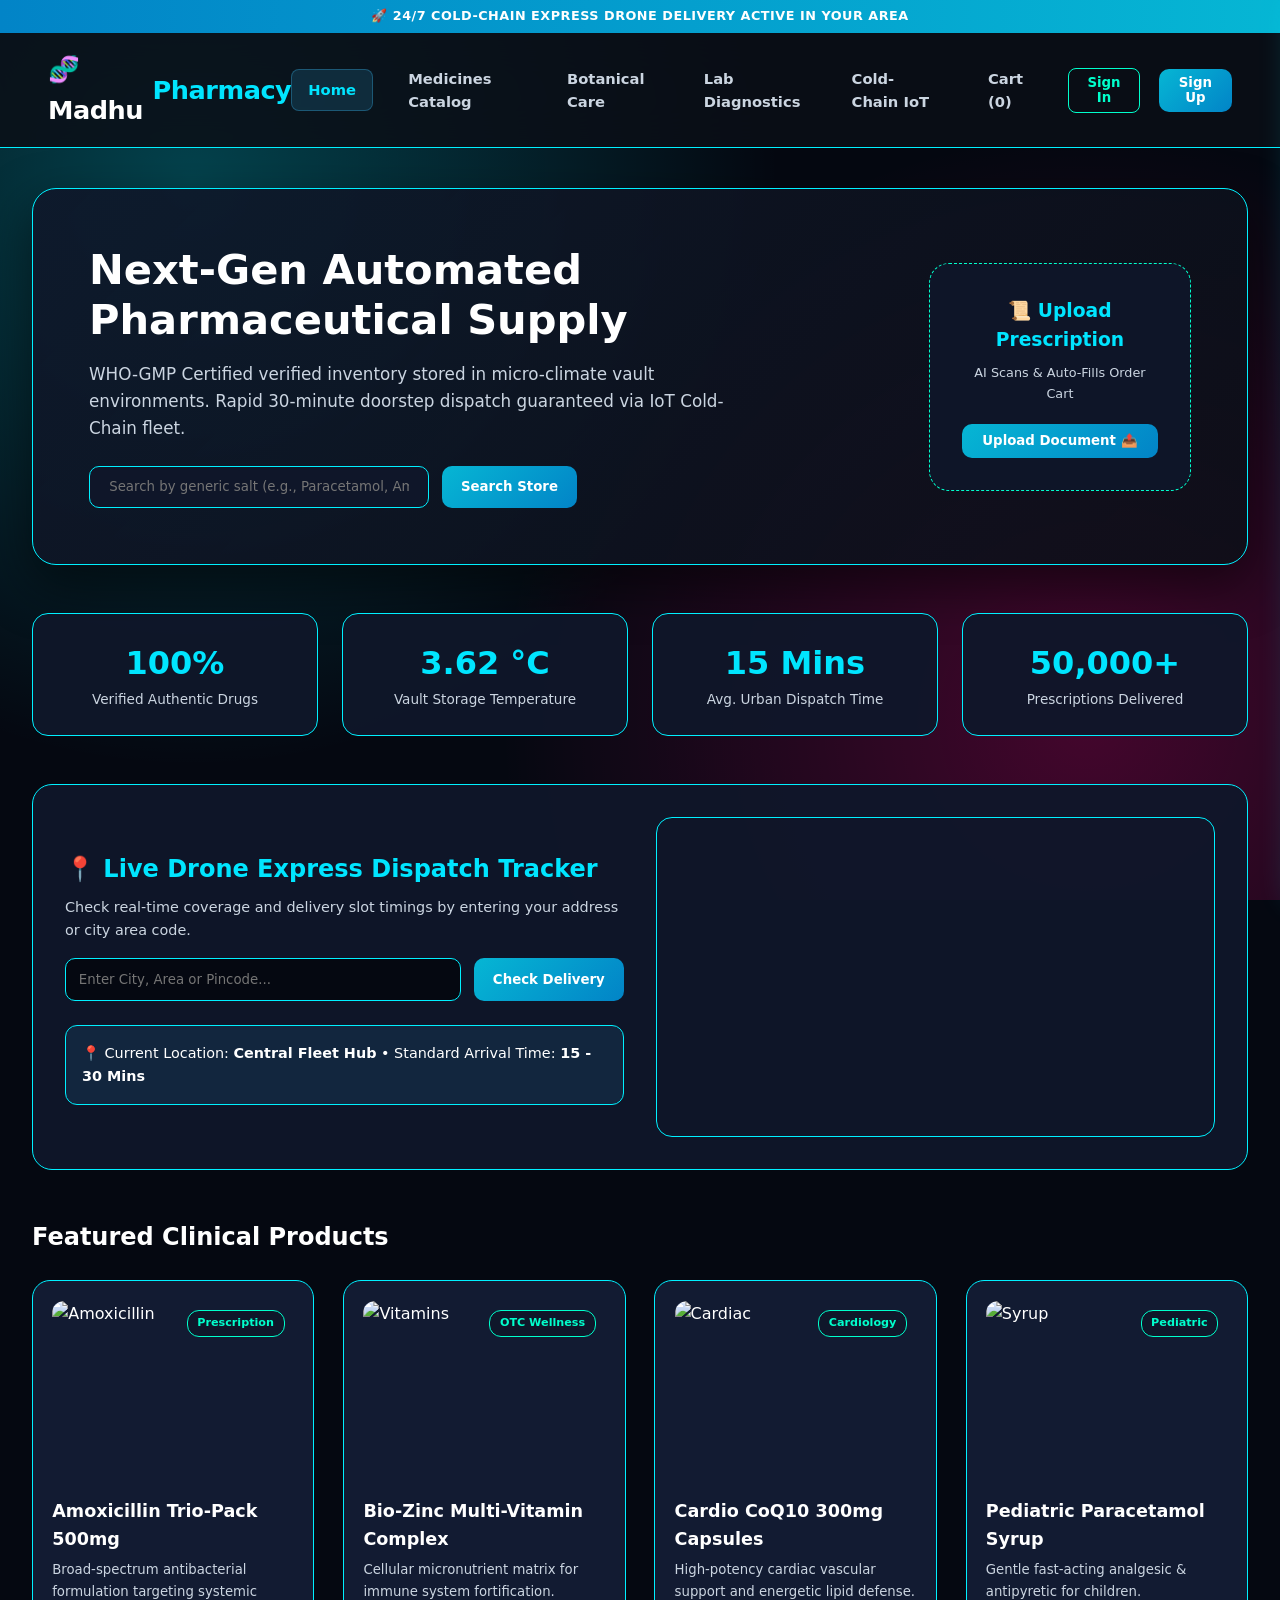
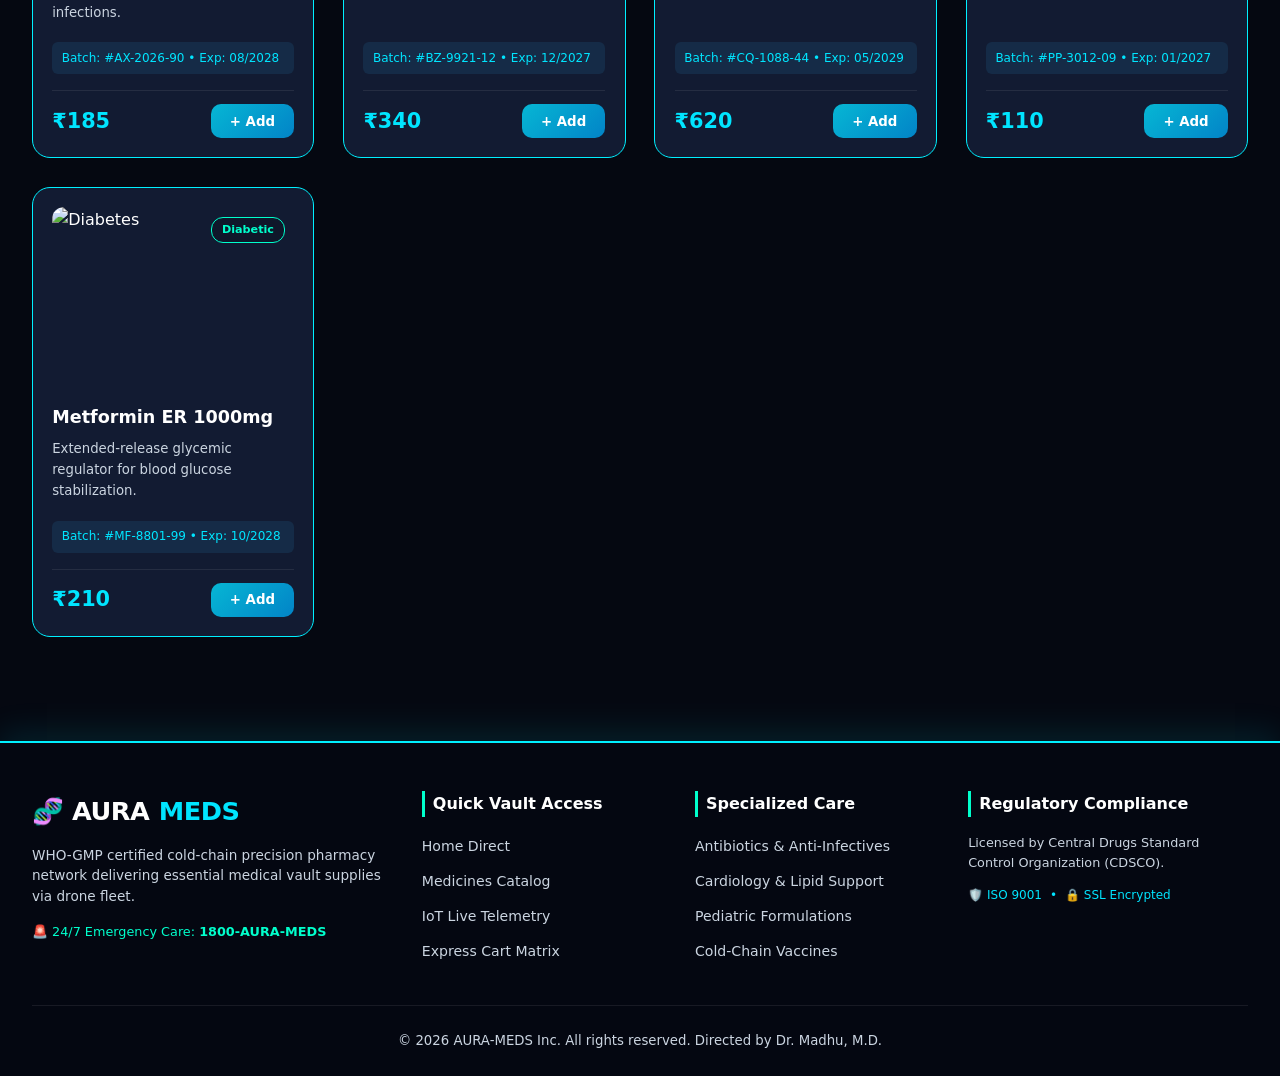
==== index.html @ c25a4d66 "Initial website upload" ====
<!DOCTYPE html>
<html lang="en">
<head>
  <meta charset="UTF-8">
  <title>AURA-MEDS | Precision Digital Pharmacy</title>
  <link rel="stylesheet" href="styles.css">
</head>
<!-- ==================== KOTHA AI PRESCRIPTION & DISPATCH MODULES ==================== -->
  
  <!-- AI Prescription Scan Popup Modal -->
  <div class="modal-overlay" id="rx-modal" style="display: none;">
    <div class="modal-content">
      <span class="close-modal" onclick="closePrescriptionModal()">&times;</span>
      <h3 style="color: var(--cyan-neon); text-align: center; margin-bottom: 1rem;">🤖 AI Optical Recognition</h3>
      <p style="font-size: 0.85rem; color: var(--text-muted); text-align: center;">Prescription Scanned Successfully. Detected Items:</p>
      <div class="doctor-profile">
    <img src="images/madhu-doctor.png" alt="Madhu Pharmacy Professional">
</div>
      <div style="background: rgba(0,240,255,0.05); border: 1px solid var(--panel-border); padding: 1rem; border-radius: 12px; margin: 1.2rem 0; font-size: 0.85rem;">
        <div>🔹 <b>Amoxicillin 500mg</b> (Dosage: 1 Capsule - 3x Daily)</div>
        <div style="margin-top: 0.5rem;">🔹 <b>Bio-Zinc Multi-Vitamin</b> (Dosage: 1 Tablet - 1x Daily)</div>
      </div>

      <button class="btn-buy" style="width: 100%;" onclick="autoAddScannedMeds()">Confirm & Push to Cart 🛒</button>
    </div>
  </div>
  <!-- Slide-Out Cart Drawer -->
<div class="cart-drawer-overlay" id="cart-drawer-overlay" onclick="toggleCartDrawer()"></div>

<div class="cart-drawer" id="cart-drawer">
  <div class="cart-drawer-header">
    <h3>🛒 Your Medical Cart</h3>
    <button class="cart-close-btn" onclick="toggleCartDrawer()">&times;</button>
  </div>

  <div class="cart-drawer-body" id="drawer-cart-items">
    <!-- Selected items list will render dynamically here -->
  </div>

  <div class="cart-drawer-footer">
    <div class="cart-total-row">
      <span>Subtotal:</span>
      <span id="drawer-subtotal">₹0.00</span>
    </div>
    <div class="cart-total-row final-price">
      <span>Total (incl. Taxes):</span>
      <span id="drawer-total">₹0.00</span>
    </div>
    <button class="btn-buy" style="width: 100%; margin-top: 1rem;" onclick="alert('Order Dispatched Successfully! 🚀')">Proceed to Checkout 💳</button>
  </div>
</div>

 
<body>

  <div class="top-bar">🚀 24/7 COLD-CHAIN EXPRESS DRONE DELIVERY ACTIVE IN YOUR AREA</div>

  <header>
    <div class="brand-logo">🧬 Madhu<span>Pharmacy</span></div>
    <nav>
      <a href="index.html" class="active">Home</a>
      <a href="medicines.html">Medicines Catalog</a>
      <a href="botanical.html">Botanical Care</a>
      <a href="diagnostics.html">Lab Diagnostics</a>
      <a href="telemetry.html">Cold-Chain IoT</a>
      <a href="cart.html">Cart (<span id="cart-count">0</span>)</a>
      <button class="btn-auth-outline" onclick="openAuthModal('login')">Sign In</button>
      <button class="btn-buy" style="padding: 0.4rem 1rem;" onclick="openAuthModal('signup')">Sign Up</button>
    </nav>
  </header>

  <div class="container">
    <div class="hero-banner">
      <div class="hero-text">
        <h1>Next-Gen Automated Pharmaceutical Supply</h1>
        <p>WHO-GMP Certified verified inventory stored in micro-climate vault environments. Rapid 30-minute doorstep dispatch guaranteed via IoT Cold-Chain fleet.</p>
        
        <div style="display: flex; gap: 0.8rem; margin-top: 1.5rem;">
          <input type="text" id="search-input" placeholder="Search by generic salt (e.g., Paracetamol, Amoxicillin)..." style="padding: 0.8rem 1.2rem; border-radius: 10px; border: 1px solid var(--panel-border); background: var(--bg-surface); color: white; width: 340px;">
          <button class="btn-buy" onclick="searchStore()">Search Store</button>
        </div>
      </div>

      <div style="background: var(--bg-surface); padding: 2rem; border-radius: 20px; border: 1px dashed var(--cyan-neon); text-align: center; width: 320px;">
        <h3 style="color: var(--blue-glow); margin-bottom: 0.5rem;">📜 Upload Prescription</h3>
        <p style="font-size: 0.8rem; color: var(--text-muted); margin-bottom: 1.2rem;">AI Scans & Auto-Fills Order Cart</p>
        <button class="btn-buy" style="width: 100%;" onclick="uploadPrescription()">Upload Document 📤</button>
      </div>
    </div>

    <!-- Live Telemetry Bar -->
    <div class="metrics-row">
      <div class="metric-card">
        <div class="metric-val">100%</div>
        <div class="metric-label">Verified Authentic Drugs</div>
      </div>
      <div class="metric-card">
        <div class="metric-val" id="live-temp">3.62 °C</div>
        <div class="metric-label">Vault Storage Temperature</div>
      </div>
      <div class="metric-card">
        <div class="metric-val">15 Mins</div>
        <div class="metric-label">Avg. Urban Dispatch Time</div>
      </div>
      <div class="metric-card">
        <div class="metric-val">50,000+</div>
        <div class="metric-label">Prescriptions Delivered</div>
      </div>
    </div>

    <!-- Live Drone Delivery Map & Location Finder Section -->
    <div class="delivery-section">
      <div>
        <h2 style="color: var(--blue-glow); margin-bottom: 0.5rem;">📍 Live Drone Express Dispatch Tracker</h2>
        <p style="color: var(--text-muted); font-size: 0.9rem;">Check real-time coverage and delivery slot timings by entering your address or city area code.</p>
        
        <div class="location-input-group">
          <input type="text" id="user-location" placeholder="Enter City, Area or Pincode...">
          <button class="btn-buy" onclick="updateDeliveryLocation()">Check Delivery</button>
        </div>

        <div id="dispatch-status" style="margin-top: 1.5rem; background: rgba(56, 189, 248, 0.1); border: 1px solid var(--panel-border); padding: 1rem; border-radius: 12px; font-size: 0.9rem;">
          📍 Current Location: <b>Central Fleet Hub</b> • Standard Arrival Time: <b>15 - 30 Mins</b>
        </div>
      </div>

      <div class="map-container">
        <!-- Live OpenStreetMap Embed Dynamic Route View -->
        <iframe src="https://www.openstreetmap.org/export/embed.html?bbox=78.43%2C17.36%2C78.49%2C17.45&layer=mapnik"></iframe>
      </div>
    </div>

    <h2>Featured Clinical Products</h2>
    <div class="grid-5">

      <div class="pharmacy-card">
        <span class="badge">Prescription</span>
        <img class="card-img" src="https://images.unsplash.com/photo-1584308666744-24d5c474f2ae?w=500&q=80" alt="Amoxicillin">
        <div class="card-title">Amoxicillin Trio-Pack 500mg</div>
        <div class="card-desc">Broad-spectrum antibacterial formulation targeting systemic infections.</div>
        <div class="card-spec">Batch: #AX-2026-90 • Exp: 08/2028</div>
        <div class="card-bottom">
          <span class="price">₹185</span>
          <button class="btn-buy" onclick="addToCart('Amoxicillin Trio-Pack', 185)">+ Add</button>
        </div>
      </div>

      <div class="pharmacy-card">
        <span class="badge">OTC Wellness</span>
        <img class="card-img" src="https://images.unsplash.com/photo-1550572017-edf79289050e?w=500&q=80" alt="Vitamins">
        <div class="card-title">Bio-Zinc Multi-Vitamin Complex</div>
        <div class="card-desc">Cellular micronutrient matrix for immune system fortification.</div>
        <div class="card-spec">Batch: #BZ-9921-12 • Exp: 12/2027</div>
        <div class="card-bottom">
          <span class="price">₹340</span>
          <button class="btn-buy" onclick="addToCart('Bio-Zinc Multi-Vitamin', 340)">+ Add</button>
        </div>
      </div>

      <div class="pharmacy-card">
        <span class="badge">Cardiology</span>
        <img class="card-img" src="https://images.unsplash.com/photo-1471864190281-a93a3070b6de?w=500&q=80" alt="Cardiac">
        <div class="card-title">Cardio CoQ10 300mg Capsules</div>
        <div class="card-desc">High-potency cardiac vascular support and energetic lipid defense.</div>
        <div class="card-spec">Batch: #CQ-1088-44 • Exp: 05/2029</div>
        <div class="card-bottom">
          <span class="price">₹620</span>
          <button class="btn-buy" onclick="addToCart('Cardio CoQ10', 620)">+ Add</button>
        </div>
      </div>

      <div class="pharmacy-card">
        <span class="badge">Pediatric</span>
        <img class="card-img" src="https://images.unsplash.com/photo-1576602976047-174e57a47881?w=500&q=80" alt="Syrup">
        <div class="card-title">Pediatric Paracetamol Syrup</div>
        <div class="card-desc">Gentle fast-acting analgesic & antipyretic for children.</div>
        <div class="card-spec">Batch: #PP-3012-09 • Exp: 01/2027</div>
        <div class="card-bottom">
          <span class="price">₹110</span>
          <button class="btn-buy" onclick="addToCart('Pediatric Syrup', 110)">+ Add</button>
        </div>
      </div>

      <div class="pharmacy-card">
        <span class="badge">Diabetic</span>
        <img class="card-img" src="https://images.unsplash.com/photo-1587854692152-cbe660dbde88?w=500&q=80" alt="Diabetes">
        <div class="card-title">Metformin ER 1000mg</div>
        <div class="card-desc">Extended-release glycemic regulator for blood glucose stabilization.</div>
        <div class="card-spec">Batch: #MF-8801-99 • Exp: 10/2028</div>
        <div class="card-bottom">
          <span class="price">₹210</span>
          <button class="btn-buy" onclick="addToCart('Metformin ER', 210)">+ Add</button>
        </div>
      </div>

    </div>
  </div>

  <!-- Interactive Login / Sign-Up Modal -->
  <div class="modal-overlay" id="auth-modal">
    <div class="modal-content">
      <span class="close-modal" onclick="closeAuthModal()">&times;</span>
      <h3 id="auth-title" style="color: var(--blue-glow); text-align: center;">Security Portal</h3>

      <!-- Login Form -->
      <form id="login-form" onsubmit="handleLogin(event)">
        <input type="email" placeholder="Registered Email ID" required>
        <input type="password" placeholder="Password" required>
        <button type="submit" class="btn-buy" style="margin-top: 0.5rem;">Access Portal 🔓</button>
      </form>

      <!-- Signup Form -->
      <form id="signup-form" style="display: none;" onsubmit="handleSignup(event)">
        <input type="text" placeholder="Full Name" required>
        <input type="email" placeholder="Email Address" required>
        <input type="tel" placeholder="Mobile Number (+91)" required>
        <input type="password" placeholder="Create Password" required>
        <button type="submit" class="btn-buy" style="margin-top: 0.5rem;">Create Account ✨</button>
      </form>
    </div>
  </div>

  
 <!-- Elaborated Rich Footer -->
  <footer>
    <div class="footer-content">
      <div class="footer-col">
        <div class="brand-logo" style="margin-bottom: 0.8rem;">🧬 AURA<span>MEDS</span></div>
        <p style="font-size: 0.85rem; color: var(--text-muted); line-height: 1.5;">
          WHO-GMP certified cold-chain precision pharmacy network delivering essential medical vault supplies via drone fleet.
        </p>
        <div style="margin-top: 1rem; font-size: 0.8rem; color: var(--cyan-neon);">
          🚨 24/7 Emergency Care: <b>1800-AURA-MEDS</b>
        </div>
      </div>

      <div class="footer-col">
        <h4>Quick Vault Access</h4>
        <ul>
          <li><a href="index.html">Home Direct</a></li>
          <li><a href="medicines.html">Medicines Catalog</a></li>
          <li><a href="telemetry.html">IoT Live Telemetry</a></li>
          <li><a href="cart.html">Express Cart Matrix</a></li>
        </ul>
      </div>

      <div class="footer-col">
        <h4>Specialized Care</h4>
        <ul>
          <li><a href="#">Antibiotics & Anti-Infectives</a></li>
          <li><a href="#">Cardiology & Lipid Support</a></li>
          <li><a href="#">Pediatric Formulations</a></li>
          <li><a href="#">Cold-Chain Vaccines</a></li>
        </ul>
      </div>

      <div class="footer-col">
        <h4>Regulatory Compliance</h4>
        <p style="font-size: 0.8rem; color: var(--text-muted); margin-bottom: 0.8rem;">
          Licensed by Central Drugs Standard Control Organization (CDSCO).
        </p>
        <div style="display: flex; gap: 0.5rem; font-size: 0.75rem; color: var(--blue-glow);">
          <span>🛡️ ISO 9001</span> • <span>🔒 SSL Encrypted</span>
        </div>
      </div>
    </div>

    <div class="footer-bottom">
      © 2026 AURA-MEDS Inc. All rights reserved. Directed by Dr. Madhu, M.D.
    </div>
  </footer>
  

  <script src="app.js"></script>
</body>
</html>
---- styles.css ----
/* Mee patha background dullness povalante ee lines ni styles.css bottom lo paste cheyandi */

body {
  background-color: #050811 !important;
  background-image: 
    radial-gradient(circle at 15% 20%, rgba(0, 240, 255, 0.25) 0%, transparent 45%),
    radial-gradient(circle at 85% 80%, rgba(255, 0, 127, 0.25) 0%, transparent 45%),
    linear-gradient(to bottom, rgba(5, 8, 17, 0.7), rgba(5, 8, 17, 0.88)),
    url('https://images.unsplash.com/photo-1532187863486-abf9dbad1b69?q=80&w=2000&auto=format&fit=crop') !important;
  background-attachment: fixed !important;
}

/* Bright Neon Colors setup */
:root {
  --bg-primary: #050811 !important;
  --bg-surface: rgba(15, 23, 42, 0.95) !important;
  --panel-bg: rgba(20, 30, 55, 0.9) !important;
  --panel-border: #00F0FF !important;
  --blue-glow: #00E5FF !important;
  --cyan-neon: #00FFCC !important;
  --text-main: #FFFFFF !important;
  --text-muted: #CBD5E1 !important;
}

* {
  margin: 0;
  padding: 0;
  box-sizing: border-box;
  font-family: 'Segoe UI', system-ui, -apple-system, sans-serif;
}

body {
  background-color: var(--bg-primary);
  color: var(--text-main);
  background-image: 
    linear-gradient(to bottom, rgba(11, 15, 23, 0.88), rgba(11, 15, 23, 0.95)),
    url('https://images.unsplash.com/photo-1532187863486-abf9dbad1b69?q=80&w=2000&auto=format&fit=crop');
  background-size: cover;
  background-position: center;
  background-repeat: no-repeat;
  background-attachment: fixed;
  line-height: 1.6;
}

.top-bar {
  background: linear-gradient(90deg, #0284C7, #06B6D4);
  color: #fff;
  font-size: 0.8rem;
  font-weight: 700;
  text-align: center;
  padding: 0.4rem;
  letter-spacing: 0.5px;
}

header {
  background: rgba(11, 15, 23, 0.85);
  backdrop-filter: blur(20px);
  border-bottom: 1px solid var(--panel-border);
  padding: 1rem 3rem;
  display: flex;
  justify-content: space-between;
  align-items: center;
  position: sticky;
  top: 0;
  z-index: 1000;
}

.brand-logo {
  font-size: 1.6rem;
  font-weight: 900;
  letter-spacing: -0.5px;
  color: var(--text-main);
  display: flex;
  align-items: center;
  gap: 0.6rem;
}

.brand-logo span {
  color: var(--blue-glow);
}

nav {
  display: flex;
  align-items: center;
  gap: 1.2rem;
}

nav a {
  color: var(--text-muted);
  text-decoration: none;
  font-weight: 600;
  font-size: 0.92rem;
  padding: 0.5rem 1rem;
  border-radius: 8px;
  transition: all 0.3s ease;
}

nav a:hover, nav a.active {
  color: var(--blue-glow);
  background: rgba(56, 189, 248, 0.15);
  border: 1px solid rgba(56, 189, 248, 0.3);
}

.btn-auth-outline {
  background: transparent;
  border: 1px solid var(--cyan-neon);
  color: var(--cyan-neon);
  padding: 0.4rem 1rem;
  border-radius: 8px;
  font-weight: 700;
  cursor: pointer;
  transition: all 0.2s;
}

.btn-auth-outline:hover {
  background: var(--cyan-neon);
  color: #fff;
}

.container {
  max-width: 1400px;
  margin: 0 auto;
  padding: 2.5rem 2rem;
}

.hero-banner {
  background: 
    linear-gradient(135deg, rgba(15, 23, 42, 0.9) 0%, rgba(11, 15, 23, 0.85) 100%),
    url('https://images.unsplash.com/photo-1576091160399-112ba8d25d1d?q=80&w=1200&auto=format&fit=crop');
  background-size: cover;
  background-position: center;
  border: 1px solid var(--panel-border);
  border-radius: 24px;
  padding: 3.5rem;
  margin-bottom: 2.5rem;
  display: flex;
  justify-content: space-between;
  align-items: center;
  gap: 2rem;
  box-shadow: 0 20px 50px rgba(0, 0, 0, 0.5);
}

.hero-text h1 {
  font-size: 2.6rem;
  font-weight: 800;
  line-height: 1.2;
  margin-bottom: 1rem;
}

.hero-text p {
  color: #CBD5E1;
  max-width: 650px;
  font-size: 1.05rem;
  margin-bottom: 1.5rem;
}

.grid-5 {
  display: grid;
  grid-template-columns: repeat(auto-fill, minmax(250px, 1fr));
  gap: 1.8rem;
  margin-top: 1.5rem;
}

.pharmacy-card {
  background: var(--panel-bg);
  border: 1px solid var(--panel-border);
  border-radius: 18px;
  padding: 1.2rem;
  backdrop-filter: blur(16px);
  transition: all 0.3s ease;
  display: flex;
  flex-direction: column;
  position: relative;
  overflow: hidden;
}

.pharmacy-card:hover {
  transform: translateY(-8px);
  border-color: var(--blue-glow);
  box-shadow: 0 16px 35px rgba(6, 182, 212, 0.25);
}

.card-img {
  width: 100%;
  height: 180px;
  object-fit: cover;
  border-radius: 12px;
  margin-bottom: 1rem;
}

.badge {
  position: absolute;
  top: 1.8rem;
  right: 1.8rem;
  background: rgba(15, 23, 42, 0.9);
  border: 1px solid var(--cyan-neon);
  color: var(--cyan-neon);
  font-size: 0.7rem;
  font-weight: 800;
  padding: 0.2rem 0.6rem;
  border-radius: 12px;
}

.card-title {
  font-size: 1.1rem;
  font-weight: 700;
  margin-bottom: 0.4rem;
}

.card-desc {
  font-size: 0.83rem;
  color: var(--text-muted);
  margin-bottom: 1.2rem;
  flex-grow: 1;
}

.card-spec {
  font-size: 0.75rem;
  color: var(--blue-glow);
  background: rgba(56, 189, 248, 0.1);
  padding: 0.4rem 0.6rem;
  border-radius: 6px;
  margin-bottom: 1rem;
}

.card-bottom {
  display: flex;
  justify-content: space-between;
  align-items: center;
  border-top: 1px solid rgba(255, 255, 255, 0.08);
  padding-top: 0.8rem;
}

.price {
  font-size: 1.3rem;
  font-weight: 800;
  color: var(--blue-glow);
}

.btn-buy {
  background: linear-gradient(135deg, #06B6D4 0%, #0284C7 100%);
  color: white;
  border: none;
  padding: 0.6rem 1.2rem;
  border-radius: 10px;
  font-weight: 700;
  cursor: pointer;
  transition: all 0.2s;

}

.metrics-row {
  display: grid;
  grid-template-columns: repeat(4, 1fr);
  gap: 1.5rem;
  margin: 3rem 0;
}

.metric-card {
  background: var(--bg-surface);
  border: 1px solid var(--panel-border);
  border-radius: 16px;
  padding: 1.5rem;
  text-align: center;
}

.metric-val {
  font-size: 2rem;
  font-weight: 900;
  color: var(--blue-glow);
}

.metric-label {
  font-size: 0.85rem;
  color: var(--text-muted);
}

/* Map Tracking & Dispatch Section */
.delivery-section {
  background: var(--bg-surface);
  border: 1px solid var(--panel-border);
  border-radius: 20px;
  padding: 2rem;
  margin: 3rem 0;
  display: grid;
  grid-template-columns: 1fr 1fr;
  gap: 2rem;
  align-items: center;
}

.map-container {
  width: 100%;
  height: 320px;
  border-radius: 16px;
  overflow: hidden;
  border: 1px solid var(--panel-border);
  position: relative;
}

.map-container iframe {
  width: 100%;
  height: 100%;
  border: none;
  filter: invert(90%) hue-rotate(180deg) contrast(120%);
}

.location-input-group {
  display: flex;
  gap: 0.8rem;
  margin-top: 1rem;
}

.location-input-group input {
  padding: 0.8rem;
  border-radius: 10px;
  border: 1px solid var(--panel-border);
  background: var(--bg-primary);
  color: white;
  flex-grow: 1;
}

/* Auth Modal Window */
.modal-overlay {
  position: fixed;
  top: 0; left: 0; right: 0; bottom: 0;
  background: rgba(0, 0, 0, 0.8);
  backdrop-filter: blur(8px);
  display: none;
  justify-content: center;
  align-items: center;
  z-index: 2000;
}

.modal-content {
  background: var(--bg-surface);
  border: 1px solid var(--cyan-neon);
  border-radius: 20px;
  padding: 2.5rem;
  width: 100%;
  max-width: 420px;
  position: relative;
  box-shadow: 0 10px 40px rgba(6, 182, 212, 0.3);
}

.close-modal {
  position: absolute;
  top: 1rem;
  right: 1.5rem;
  font-size: 1.5rem;
  cursor: pointer;
  color: var(--text-muted);
}

.modal-content form {
  display: flex;
  flex-direction: column;
  gap: 1rem;
  margin-top: 1.5rem;
}

.modal-content input {
  padding: 0.8rem 1rem;
  border-radius: 10px;
  border: 1px solid var(--panel-border);
  background: var(--bg-primary);
  color: white;
}

footer {
  background: rgba(8, 11, 17, 0.95);
  border-top: 1px solid var(--panel-border);
  padding: 3rem 2rem 1.5rem 2rem;
  margin-top: 4rem;
}

.footer-content {
  max-width: 1400px;
  margin: 0 auto;
  display: grid;
  grid-template-columns: repeat(4, 1fr);
  gap: 2rem;
  margin-bottom: 2rem;
}

.footer-col h4 {
  color: var(--text-main);
  margin-bottom: 1rem;
}

.footer-col ul {
  list-style: none;
}

.footer-col ul li {
  margin-bottom: 0.5rem;
}

.footer-col ul li a {
  color: var(--text-muted);
  text-decoration: none;
  font-size: 0.85rem;
}

.footer-bottom {
  text-align: center;
  color: var(--text-muted);
  font-size: 0.8rem;
  border-top: 1px solid rgba(255, 255, 255, 0.05);
  padding-top: 1.5rem;
}
/* ==================== KOTHA STYLING ADDONS ==================== */

/* Doctor Profile Header Styling */
.brand-header-group {
  display: flex;
  align-items: center;
  gap: 1.5rem;
}

.doctor-profile-badge {
  display: flex;
  align-items: center;
  gap: 0.8rem;
  background: rgba(0, 240, 255, 0.1);
  border: 1px solid var(--cyan-neon);
  padding: 0.4rem 0.8rem;
  border-radius: 30px;
  backdrop-filter: blur(10px);
}

.doc-img {
  width: 42px;
  height: 42px;
  border-radius: 50%;
  object-fit: cover;
  border: 2px solid var(--cyan-neon);
  box-shadow: 0 0 10px var(--cyan-neon);
}

.doc-info {
  display: flex;
  flex-direction: column;
}

.doc-name {
  font-size: 0.85rem;
  font-weight: 800;
  color: #FFF;
}

.doc-title {
  font-size: 0.7rem;
  color: var(--cyan-neon);
  font-weight: 600;
}

/* Bright Neon Dynamic Color Overrides */
:root {
  --cyan-neon: #00FFCC !important;
  --blue-glow: #00E5FF !important;
  --pink-neon: #FF007F !important;
}
/* Elaborated Footer Module Styling */
footer {
  background: rgba(5, 8, 17, 0.95) !important;
  border-top: 2px solid var(--panel-border) !important;
  padding: 3rem 2rem 1.5rem 2rem !important;
  margin-top: 4rem !important;
  box-shadow: 0 -10px 30px rgba(0, 240, 255, 0.1) !important;
}

.footer-content {
  max-width: 1400px;
  margin: 0 auto;
  display: grid;
  grid-template-columns: 1.5fr 1fr 1fr 1.2fr;
  gap: 2.5rem;
  margin-bottom: 2rem;
}

.footer-col h4 {
  color: #FFFFFF;
  font-size: 1rem;
  margin-bottom: 1rem;
  border-left: 3px solid var(--cyan-neon);
  padding-left: 0.5rem;
}

.footer-col ul {
  list-style: none;
  padding: 0;
}

.footer-col ul li {
  margin-bottom: 0.6rem;
}

.footer-col ul li a {
  color: var(--text-muted);
  text-decoration: none;
  font-size: 0.88rem;
  transition: all 0.2s ease;
}

.footer-col ul li a:hover {
  color: var(--cyan-neon);
  padding-left: 4px;
}

.footer-bottom {
  text-align: center;
  color: var(--text-muted);
  font-size: 0.83rem;
  border-top: 1px solid rgba(255, 255, 255, 0.08);
  padding-top: 1.5rem;
}
/* Slide-Out Cart Drawer Styling */
.cart-drawer-overlay {
  position: fixed;
  top: 0; left: 0; width: 100%; height: 100%;
  background: rgba(0, 0, 0, 0.7);
  backdrop-filter: blur(5px);
  z-index: 9998;
  display: none;
}

.cart-drawer {
  position: fixed;
  top: 0; right: -420px;
  width: 400px; height: 100%;
  background: #090e1a;
  border-left: 2px solid var(--cyan-neon);
  box-shadow: -10px 0 30px rgba(0, 240, 255, 0.2);
  z-index: 9999;
  display: flex;
  flex-direction: column;
  transition: right 0.4s cubic-bezier(0.1, 0.9, 0.2, 1);
}

.cart-drawer.open {
  right: 0;
}

.cart-drawer-header {
  padding: 1.5rem;
  border-bottom: 1px solid rgba(255, 255, 255, 0.1);
  display: flex; justify-content: space-between; align-items: center;
  color: #fff;
}

.cart-close-btn {
  background: none; border: none;
  color: #fff; font-size: 1.8rem; cursor: pointer;
}

.cart-drawer-body {
  flex: 1; padding: 1.5rem; overflow-y: auto;
}

.cart-item-card {
  display: flex; justify-content: space-between; align-items: center;
  background: rgba(255, 255, 255, 0.03);
  border: 1px solid rgba(0, 240, 255, 0.2);
  padding: 1rem; border-radius: 12px; margin-bottom: 1rem;
}

.cart-item-info h4 { margin: 0; color: #fff; font-size: 0.95rem; }
.cart-item-info p { margin: 0.2rem 0 0; color: var(--cyan-neon); font-weight: 700; }

.cart-remove-btn {
  background: transparent; border: 1px solid #FF007F;
  color: #FF007F; padding: 0.3rem 0.6rem; border-radius: 6px; cursor: pointer;
}

.cart-drawer-footer {
  padding: 1.5rem; border-top: 1px solid rgba(255, 255, 255, 0.1);
  background: rgba(0, 0, 0, 0.4);
}

.cart-total-row {
  display: flex; justify-content: space-between;
  color: var(--text-muted); margin-bottom: 0.5rem; font-size: 0.9rem;
}

.cart-total-row.final-price {
  color: #fff; font-size: 1.2rem; font-weight: 800; margin-top: 0.8rem;
}
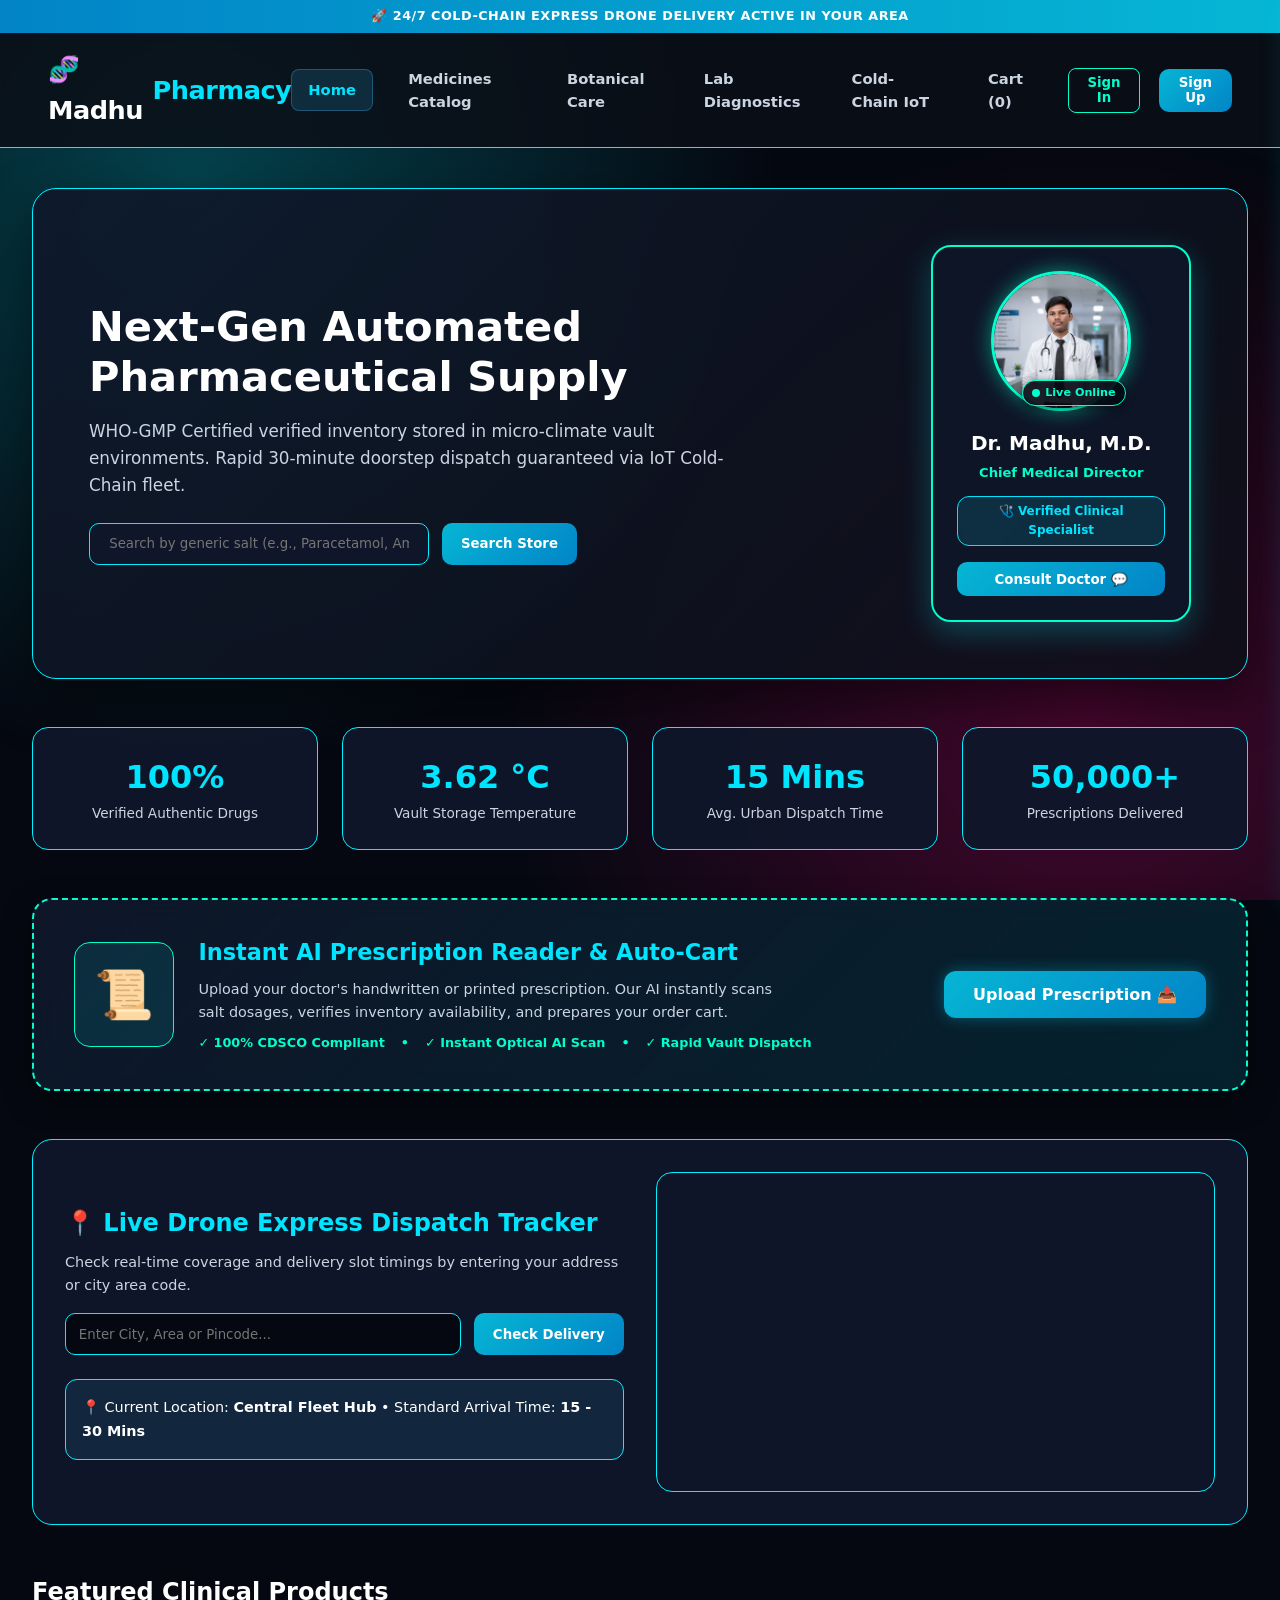
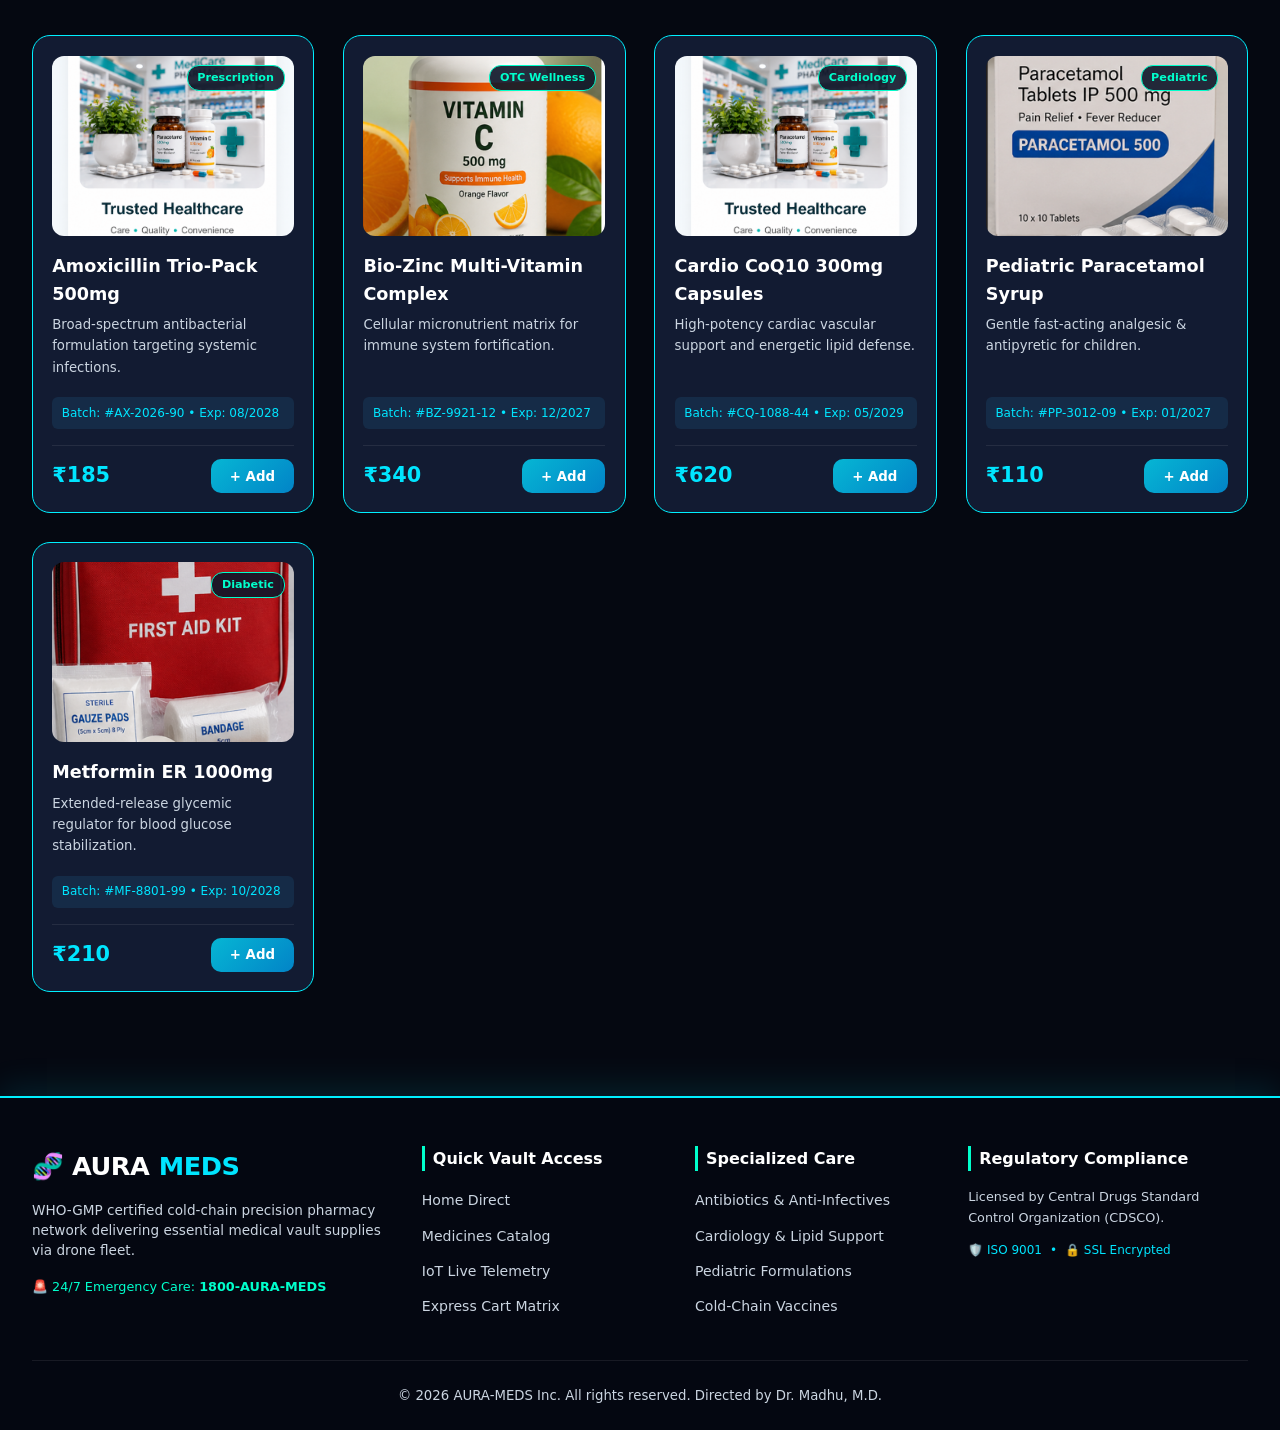
==== commit 0d730bba: "Update Pharmacy website" ====
--- a/index.html
+++ b/index.html
@@ -13,9 +13,9 @@
       <span class="close-modal" onclick="closePrescriptionModal()">&times;</span>
       <h3 style="color: var(--cyan-neon); text-align: center; margin-bottom: 1rem;">🤖 AI Optical Recognition</h3>
       <p style="font-size: 0.85rem; color: var(--text-muted); text-align: center;">Prescription Scanned Successfully. Detected Items:</p>
-      <div class="doctor-profile">
-    <img src="images/madhu-doctor.png" alt="Madhu Pharmacy Professional">
-</div>
+      <div class="doctor-profile" style="text-align: center;">
+        <img src="images/doctor.jpg" alt="Dr. Madhu - Medical Director" style="width: 70px; height: 70px; border-radius: 50%; object-fit: cover; object-position: top center; border: 2px solid var(--cyan-neon); margin: 0.5rem auto; display: block; box-shadow: 0 0 10px var(--cyan-neon);">
+      </div>
       <div style="background: rgba(0,240,255,0.05); border: 1px solid var(--panel-border); padding: 1rem; border-radius: 12px; margin: 1.2rem 0; font-size: 0.85rem;">
         <div>🔹 <b>Amoxicillin 500mg</b> (Dosage: 1 Capsule - 3x Daily)</div>
         <div style="margin-top: 0.5rem;">🔹 <b>Bio-Zinc Multi-Vitamin</b> (Dosage: 1 Tablet - 1x Daily)</div>
@@ -81,10 +81,17 @@
         </div>
       </div>
 
-      <div style="background: var(--bg-surface); padding: 2rem; border-radius: 20px; border: 1px dashed var(--cyan-neon); text-align: center; width: 320px;">
-        <h3 style="color: var(--blue-glow); margin-bottom: 0.5rem;">📜 Upload Prescription</h3>
-        <p style="font-size: 0.8rem; color: var(--text-muted); margin-bottom: 1.2rem;">AI Scans & Auto-Fills Order Cart</p>
-        <button class="btn-buy" style="width: 100%;" onclick="uploadPrescription()">Upload Document 📤</button>
+      <div class="hero-doctor-card">
+        <div class="hero-doc-img-wrapper">
+          <img src="images/doctor.jpg" alt="Dr. Madhu, M.D." class="hero-doc-img">
+          <div class="hero-doc-status">
+            <span></span> Live Online
+          </div>
+        </div>
+        <div class="hero-doc-name">Dr. Madhu, M.D.</div>
+        <div class="hero-doc-role">Chief Medical Director</div>
+        <div class="hero-doc-badge">🩺 Verified Clinical Specialist</div>
+        <button class="btn-buy" style="width: 100%;" onclick="openAuthModal('signup')">Consult Doctor 💬</button>
       </div>
     </div>
 
@@ -106,6 +113,21 @@
         <div class="metric-val">50,000+</div>
         <div class="metric-label">Prescriptions Delivered</div>
       </div>
+    </div>
+
+    <!-- Dedicated Prescription Upload Banner Section -->
+    <div class="prescription-upload-banner">
+      <div class="upload-banner-left">
+        <div class="upload-banner-icon">📜</div>
+        <div class="upload-banner-text">
+          <h3>Instant AI Prescription Reader & Auto-Cart</h3>
+          <p>Upload your doctor's handwritten or printed prescription. Our AI instantly scans salt dosages, verifies inventory availability, and prepares your order cart.</p>
+          <div class="upload-banner-features">
+            <span>✓ 100% CDSCO Compliant</span> • <span>✓ Instant Optical AI Scan</span> • <span>✓ Rapid Vault Dispatch</span>
+          </div>
+        </div>
+      </div>
+      <button class="btn-buy btn-upload-lg" onclick="uploadPrescription()">Upload Prescription 📤</button>
     </div>
 
     <!-- Live Drone Delivery Map & Location Finder Section -->
@@ -135,7 +157,7 @@
 
       <div class="pharmacy-card">
         <span class="badge">Prescription</span>
-        <img class="card-img" src="https://images.unsplash.com/photo-1584308666744-24d5c474f2ae?w=500&q=80" alt="Amoxicillin">
+        <img class="card-img" src="images/pharmacy-hero.png" onerror="this.onerror=null; this.src='https://images.unsplash.com/photo-1584308666744-24d5c474f2ae?w=500&q=80'" alt="Amoxicillin">
         <div class="card-title">Amoxicillin Trio-Pack 500mg</div>
         <div class="card-desc">Broad-spectrum antibacterial formulation targeting systemic infections.</div>
         <div class="card-spec">Batch: #AX-2026-90 • Exp: 08/2028</div>
@@ -147,7 +169,7 @@
 
       <div class="pharmacy-card">
         <span class="badge">OTC Wellness</span>
-        <img class="card-img" src="https://images.unsplash.com/photo-1550572017-edf79289050e?w=500&q=80" alt="Vitamins">
+        <img class="card-img" src="images/vitamin-c.png" onerror="this.onerror=null; this.src='https://images.unsplash.com/photo-1550572017-edf79289050e?w=500&q=80'" alt="Vitamins">
         <div class="card-title">Bio-Zinc Multi-Vitamin Complex</div>
         <div class="card-desc">Cellular micronutrient matrix for immune system fortification.</div>
         <div class="card-spec">Batch: #BZ-9921-12 • Exp: 12/2027</div>
@@ -159,7 +181,7 @@
 
       <div class="pharmacy-card">
         <span class="badge">Cardiology</span>
-        <img class="card-img" src="https://images.unsplash.com/photo-1471864190281-a93a3070b6de?w=500&q=80" alt="Cardiac">
+        <img class="card-img" src="https://images.unsplash.com/photo-1471864190281-a93a3070b6de?w=500&q=80" onerror="this.onerror=null; this.src='images/pharmacy-hero.png';" alt="Cardiac">
         <div class="card-title">Cardio CoQ10 300mg Capsules</div>
         <div class="card-desc">High-potency cardiac vascular support and energetic lipid defense.</div>
         <div class="card-spec">Batch: #CQ-1088-44 • Exp: 05/2029</div>
@@ -171,7 +193,7 @@
 
       <div class="pharmacy-card">
         <span class="badge">Pediatric</span>
-        <img class="card-img" src="https://images.unsplash.com/photo-1576602976047-174e57a47881?w=500&q=80" alt="Syrup">
+        <img class="card-img" src="images/paracetamol.png" onerror="this.onerror=null; this.src='https://images.unsplash.com/photo-1576602976047-174e57a47881?w=500&q=80'" alt="Syrup">
         <div class="card-title">Pediatric Paracetamol Syrup</div>
         <div class="card-desc">Gentle fast-acting analgesic & antipyretic for children.</div>
         <div class="card-spec">Batch: #PP-3012-09 • Exp: 01/2027</div>
@@ -183,7 +205,7 @@
 
       <div class="pharmacy-card">
         <span class="badge">Diabetic</span>
-        <img class="card-img" src="https://images.unsplash.com/photo-1587854692152-cbe660dbde88?w=500&q=80" alt="Diabetes">
+        <img class="card-img" src="images/first-aid.png" onerror="this.onerror=null; this.src='https://images.unsplash.com/photo-1587854692152-cbe660dbde88?w=500&q=80'" alt="Diabetes">
         <div class="card-title">Metformin ER 1000mg</div>
         <div class="card-desc">Extended-release glycemic regulator for blood glucose stabilization.</div>
         <div class="card-spec">Batch: #MF-8801-99 • Exp: 10/2028</div>
--- a/styles.css
+++ b/styles.css
@@ -1,587 +1,764 @@
-/* Mee patha background dullness povalante ee lines ni styles.css bottom lo paste cheyandi */
-
-body {
-  background-color: #050811 !important;
-  background-image: 
-    radial-gradient(circle at 15% 20%, rgba(0, 240, 255, 0.25) 0%, transparent 45%),
-    radial-gradient(circle at 85% 80%, rgba(255, 0, 127, 0.25) 0%, transparent 45%),
-    linear-gradient(to bottom, rgba(5, 8, 17, 0.7), rgba(5, 8, 17, 0.88)),
-    url('https://images.unsplash.com/photo-1532187863486-abf9dbad1b69?q=80&w=2000&auto=format&fit=crop') !important;
-  background-attachment: fixed !important;
-}
-
-/* Bright Neon Colors setup */
-:root {
-  --bg-primary: #050811 !important;
-  --bg-surface: rgba(15, 23, 42, 0.95) !important;
-  --panel-bg: rgba(20, 30, 55, 0.9) !important;
-  --panel-border: #00F0FF !important;
-  --blue-glow: #00E5FF !important;
-  --cyan-neon: #00FFCC !important;
-  --text-main: #FFFFFF !important;
-  --text-muted: #CBD5E1 !important;
-}
-
-* {
-  margin: 0;
-  padding: 0;
-  box-sizing: border-box;
-  font-family: 'Segoe UI', system-ui, -apple-system, sans-serif;
-}
-
-body {
-  background-color: var(--bg-primary);
-  color: var(--text-main);
-  background-image: 
-    linear-gradient(to bottom, rgba(11, 15, 23, 0.88), rgba(11, 15, 23, 0.95)),
-    url('https://images.unsplash.com/photo-1532187863486-abf9dbad1b69?q=80&w=2000&auto=format&fit=crop');
-  background-size: cover;
-  background-position: center;
-  background-repeat: no-repeat;
-  background-attachment: fixed;
-  line-height: 1.6;
-}
-
-.top-bar {
-  background: linear-gradient(90deg, #0284C7, #06B6D4);
-  color: #fff;
-  font-size: 0.8rem;
-  font-weight: 700;
-  text-align: center;
-  padding: 0.4rem;
-  letter-spacing: 0.5px;
-}
-
-header {
-  background: rgba(11, 15, 23, 0.85);
-  backdrop-filter: blur(20px);
-  border-bottom: 1px solid var(--panel-border);
-  padding: 1rem 3rem;
-  display: flex;
-  justify-content: space-between;
-  align-items: center;
-  position: sticky;
-  top: 0;
-  z-index: 1000;
-}
-
-.brand-logo {
-  font-size: 1.6rem;
-  font-weight: 900;
-  letter-spacing: -0.5px;
-  color: var(--text-main);
-  display: flex;
-  align-items: center;
-  gap: 0.6rem;
-}
-
-.brand-logo span {
-  color: var(--blue-glow);
-}
-
-nav {
-  display: flex;
-  align-items: center;
-  gap: 1.2rem;
-}
-
-nav a {
-  color: var(--text-muted);
-  text-decoration: none;
-  font-weight: 600;
-  font-size: 0.92rem;
-  padding: 0.5rem 1rem;
-  border-radius: 8px;
-  transition: all 0.3s ease;
-}
-
-nav a:hover, nav a.active {
-  color: var(--blue-glow);
-  background: rgba(56, 189, 248, 0.15);
-  border: 1px solid rgba(56, 189, 248, 0.3);
-}
-
-.btn-auth-outline {
-  background: transparent;
-  border: 1px solid var(--cyan-neon);
-  color: var(--cyan-neon);
-  padding: 0.4rem 1rem;
-  border-radius: 8px;
-  font-weight: 700;
-  cursor: pointer;
-  transition: all 0.2s;
-}
-
-.btn-auth-outline:hover {
-  background: var(--cyan-neon);
-  color: #fff;
-}
-
-.container {
-  max-width: 1400px;
-  margin: 0 auto;
-  padding: 2.5rem 2rem;
-}
-
-.hero-banner {
-  background: 
-    linear-gradient(135deg, rgba(15, 23, 42, 0.9) 0%, rgba(11, 15, 23, 0.85) 100%),
-    url('https://images.unsplash.com/photo-1576091160399-112ba8d25d1d?q=80&w=1200&auto=format&fit=crop');
-  background-size: cover;
-  background-position: center;
-  border: 1px solid var(--panel-border);
-  border-radius: 24px;
-  padding: 3.5rem;
-  margin-bottom: 2.5rem;
-  display: flex;
-  justify-content: space-between;
-  align-items: center;
-  gap: 2rem;
-  box-shadow: 0 20px 50px rgba(0, 0, 0, 0.5);
-}
-
-.hero-text h1 {
-  font-size: 2.6rem;
-  font-weight: 800;
-  line-height: 1.2;
-  margin-bottom: 1rem;
-}
-
-.hero-text p {
-  color: #CBD5E1;
-  max-width: 650px;
-  font-size: 1.05rem;
-  margin-bottom: 1.5rem;
-}
-
-.grid-5 {
-  display: grid;
-  grid-template-columns: repeat(auto-fill, minmax(250px, 1fr));
-  gap: 1.8rem;
-  margin-top: 1.5rem;
-}
-
-.pharmacy-card {
-  background: var(--panel-bg);
-  border: 1px solid var(--panel-border);
-  border-radius: 18px;
-  padding: 1.2rem;
-  backdrop-filter: blur(16px);
-  transition: all 0.3s ease;
-  display: flex;
-  flex-direction: column;
-  position: relative;
-  overflow: hidden;
-}
-
-.pharmacy-card:hover {
-  transform: translateY(-8px);
-  border-color: var(--blue-glow);
-  box-shadow: 0 16px 35px rgba(6, 182, 212, 0.25);
-}
-
-.card-img {
-  width: 100%;
-  height: 180px;
-  object-fit: cover;
-  border-radius: 12px;
-  margin-bottom: 1rem;
-}
-
-.badge {
-  position: absolute;
-  top: 1.8rem;
-  right: 1.8rem;
-  background: rgba(15, 23, 42, 0.9);
-  border: 1px solid var(--cyan-neon);
-  color: var(--cyan-neon);
-  font-size: 0.7rem;
-  font-weight: 800;
-  padding: 0.2rem 0.6rem;
-  border-radius: 12px;
-}
-
-.card-title {
-  font-size: 1.1rem;
-  font-weight: 700;
-  margin-bottom: 0.4rem;
-}
-
-.card-desc {
-  font-size: 0.83rem;
-  color: var(--text-muted);
-  margin-bottom: 1.2rem;
-  flex-grow: 1;
-}
-
-.card-spec {
-  font-size: 0.75rem;
-  color: var(--blue-glow);
-  background: rgba(56, 189, 248, 0.1);
-  padding: 0.4rem 0.6rem;
-  border-radius: 6px;
-  margin-bottom: 1rem;
-}
-
-.card-bottom {
-  display: flex;
-  justify-content: space-between;
-  align-items: center;
-  border-top: 1px solid rgba(255, 255, 255, 0.08);
-  padding-top: 0.8rem;
-}
-
-.price {
-  font-size: 1.3rem;
-  font-weight: 800;
-  color: var(--blue-glow);
-}
-
-.btn-buy {
-  background: linear-gradient(135deg, #06B6D4 0%, #0284C7 100%);
-  color: white;
-  border: none;
-  padding: 0.6rem 1.2rem;
-  border-radius: 10px;
-  font-weight: 700;
-  cursor: pointer;
-  transition: all 0.2s;
-
-}
-
-.metrics-row {
-  display: grid;
-  grid-template-columns: repeat(4, 1fr);
-  gap: 1.5rem;
-  margin: 3rem 0;
-}
-
-.metric-card {
-  background: var(--bg-surface);
-  border: 1px solid var(--panel-border);
-  border-radius: 16px;
-  padding: 1.5rem;
-  text-align: center;
-}
-
-.metric-val {
-  font-size: 2rem;
-  font-weight: 900;
-  color: var(--blue-glow);
-}
-
-.metric-label {
-  font-size: 0.85rem;
-  color: var(--text-muted);
-}
-
-/* Map Tracking & Dispatch Section */
-.delivery-section {
-  background: var(--bg-surface);
-  border: 1px solid var(--panel-border);
-  border-radius: 20px;
-  padding: 2rem;
-  margin: 3rem 0;
-  display: grid;
-  grid-template-columns: 1fr 1fr;
-  gap: 2rem;
-  align-items: center;
-}
-
-.map-container {
-  width: 100%;
-  height: 320px;
-  border-radius: 16px;
-  overflow: hidden;
-  border: 1px solid var(--panel-border);
-  position: relative;
-}
-
-.map-container iframe {
-  width: 100%;
-  height: 100%;
-  border: none;
-  filter: invert(90%) hue-rotate(180deg) contrast(120%);
-}
-
-.location-input-group {
-  display: flex;
-  gap: 0.8rem;
-  margin-top: 1rem;
-}
-
-.location-input-group input {
-  padding: 0.8rem;
-  border-radius: 10px;
-  border: 1px solid var(--panel-border);
-  background: var(--bg-primary);
-  color: white;
-  flex-grow: 1;
-}
-
-/* Auth Modal Window */
-.modal-overlay {
-  position: fixed;
-  top: 0; left: 0; right: 0; bottom: 0;
-  background: rgba(0, 0, 0, 0.8);
-  backdrop-filter: blur(8px);
-  display: none;
-  justify-content: center;
-  align-items: center;
-  z-index: 2000;
-}
-
-.modal-content {
-  background: var(--bg-surface);
-  border: 1px solid var(--cyan-neon);
-  border-radius: 20px;
-  padding: 2.5rem;
-  width: 100%;
-  max-width: 420px;
-  position: relative;
-  box-shadow: 0 10px 40px rgba(6, 182, 212, 0.3);
-}
-
-.close-modal {
-  position: absolute;
-  top: 1rem;
-  right: 1.5rem;
-  font-size: 1.5rem;
-  cursor: pointer;
-  color: var(--text-muted);
-}
-
-.modal-content form {
-  display: flex;
-  flex-direction: column;
-  gap: 1rem;
-  margin-top: 1.5rem;
-}
-
-.modal-content input {
-  padding: 0.8rem 1rem;
-  border-radius: 10px;
-  border: 1px solid var(--panel-border);
-  background: var(--bg-primary);
-  color: white;
-}
-
-footer {
-  background: rgba(8, 11, 17, 0.95);
-  border-top: 1px solid var(--panel-border);
-  padding: 3rem 2rem 1.5rem 2rem;
-  margin-top: 4rem;
-}
-
-.footer-content {
-  max-width: 1400px;
-  margin: 0 auto;
-  display: grid;
-  grid-template-columns: repeat(4, 1fr);
-  gap: 2rem;
-  margin-bottom: 2rem;
-}
-
-.footer-col h4 {
-  color: var(--text-main);
-  margin-bottom: 1rem;
-}
-
-.footer-col ul {
-  list-style: none;
-}
-
-.footer-col ul li {
-  margin-bottom: 0.5rem;
-}
-
-.footer-col ul li a {
-  color: var(--text-muted);
-  text-decoration: none;
-  font-size: 0.85rem;
-}
-
-.footer-bottom {
-  text-align: center;
-  color: var(--text-muted);
-  font-size: 0.8rem;
-  border-top: 1px solid rgba(255, 255, 255, 0.05);
-  padding-top: 1.5rem;
-}
-/* ==================== KOTHA STYLING ADDONS ==================== */
-
-/* Doctor Profile Header Styling */
-.brand-header-group {
-  display: flex;
-  align-items: center;
-  gap: 1.5rem;
-}
-
-.doctor-profile-badge {
-  display: flex;
-  align-items: center;
-  gap: 0.8rem;
-  background: rgba(0, 240, 255, 0.1);
-  border: 1px solid var(--cyan-neon);
-  padding: 0.4rem 0.8rem;
-  border-radius: 30px;
-  backdrop-filter: blur(10px);
-}
-
-.doc-img {
-  width: 42px;
-  height: 42px;
-  border-radius: 50%;
-  object-fit: cover;
-  border: 2px solid var(--cyan-neon);
-  box-shadow: 0 0 10px var(--cyan-neon);
-}
-
-.doc-info {
-  display: flex;
-  flex-direction: column;
-}
-
-.doc-name {
-  font-size: 0.85rem;
-  font-weight: 800;
-  color: #FFF;
-}
-
-.doc-title {
-  font-size: 0.7rem;
-  color: var(--cyan-neon);
-  font-weight: 600;
-}
-
-/* Bright Neon Dynamic Color Overrides */
-:root {
-  --cyan-neon: #00FFCC !important;
-  --blue-glow: #00E5FF !important;
-  --pink-neon: #FF007F !important;
-}
-/* Elaborated Footer Module Styling */
-footer {
-  background: rgba(5, 8, 17, 0.95) !important;
-  border-top: 2px solid var(--panel-border) !important;
-  padding: 3rem 2rem 1.5rem 2rem !important;
-  margin-top: 4rem !important;
-  box-shadow: 0 -10px 30px rgba(0, 240, 255, 0.1) !important;
-}
-
-.footer-content {
-  max-width: 1400px;
-  margin: 0 auto;
-  display: grid;
-  grid-template-columns: 1.5fr 1fr 1fr 1.2fr;
-  gap: 2.5rem;
-  margin-bottom: 2rem;
-}
-
-.footer-col h4 {
-  color: #FFFFFF;
-  font-size: 1rem;
-  margin-bottom: 1rem;
-  border-left: 3px solid var(--cyan-neon);
-  padding-left: 0.5rem;
-}
-
-.footer-col ul {
-  list-style: none;
-  padding: 0;
-}
-
-.footer-col ul li {
-  margin-bottom: 0.6rem;
-}
-
-.footer-col ul li a {
-  color: var(--text-muted);
-  text-decoration: none;
-  font-size: 0.88rem;
-  transition: all 0.2s ease;
-}
-
-.footer-col ul li a:hover {
-  color: var(--cyan-neon);
-  padding-left: 4px;
-}
-
-.footer-bottom {
-  text-align: center;
-  color: var(--text-muted);
-  font-size: 0.83rem;
-  border-top: 1px solid rgba(255, 255, 255, 0.08);
-  padding-top: 1.5rem;
-}
-/* Slide-Out Cart Drawer Styling */
-.cart-drawer-overlay {
-  position: fixed;
-  top: 0; left: 0; width: 100%; height: 100%;
-  background: rgba(0, 0, 0, 0.7);
-  backdrop-filter: blur(5px);
-  z-index: 9998;
-  display: none;
-}
-
-.cart-drawer {
-  position: fixed;
-  top: 0; right: -420px;
-  width: 400px; height: 100%;
-  background: #090e1a;
-  border-left: 2px solid var(--cyan-neon);
-  box-shadow: -10px 0 30px rgba(0, 240, 255, 0.2);
-  z-index: 9999;
-  display: flex;
-  flex-direction: column;
-  transition: right 0.4s cubic-bezier(0.1, 0.9, 0.2, 1);
-}
-
-.cart-drawer.open {
-  right: 0;
-}
-
-.cart-drawer-header {
-  padding: 1.5rem;
-  border-bottom: 1px solid rgba(255, 255, 255, 0.1);
-  display: flex; justify-content: space-between; align-items: center;
-  color: #fff;
-}
-
-.cart-close-btn {
-  background: none; border: none;
-  color: #fff; font-size: 1.8rem; cursor: pointer;
-}
-
-.cart-drawer-body {
-  flex: 1; padding: 1.5rem; overflow-y: auto;
-}
-
-.cart-item-card {
-  display: flex; justify-content: space-between; align-items: center;
-  background: rgba(255, 255, 255, 0.03);
-  border: 1px solid rgba(0, 240, 255, 0.2);
-  padding: 1rem; border-radius: 12px; margin-bottom: 1rem;
-}
-
-.cart-item-info h4 { margin: 0; color: #fff; font-size: 0.95rem; }
-.cart-item-info p { margin: 0.2rem 0 0; color: var(--cyan-neon); font-weight: 700; }
-
-.cart-remove-btn {
-  background: transparent; border: 1px solid #FF007F;
-  color: #FF007F; padding: 0.3rem 0.6rem; border-radius: 6px; cursor: pointer;
-}
-
-.cart-drawer-footer {
-  padding: 1.5rem; border-top: 1px solid rgba(255, 255, 255, 0.1);
-  background: rgba(0, 0, 0, 0.4);
-}
-
-.cart-total-row {
-  display: flex; justify-content: space-between;
-  color: var(--text-muted); margin-bottom: 0.5rem; font-size: 0.9rem;
-}
-
-.cart-total-row.final-price {
-  color: #fff; font-size: 1.2rem; font-weight: 800; margin-top: 0.8rem;
-}+/* Mee patha background dullness povalante ee lines ni styles.css bottom lo paste cheyandi */
+
+body {
+  background-color: #050811 !important;
+  background-image: 
+    radial-gradient(circle at 15% 20%, rgba(0, 240, 255, 0.25) 0%, transparent 45%),
+    radial-gradient(circle at 85% 80%, rgba(255, 0, 127, 0.25) 0%, transparent 45%),
+    linear-gradient(to bottom, rgba(5, 8, 17, 0.7), rgba(5, 8, 17, 0.88)),
+    url('https://images.unsplash.com/photo-1532187863486-abf9dbad1b69?q=80&w=2000&auto=format&fit=crop') !important;
+  background-attachment: fixed !important;
+}
+
+/* Bright Neon Colors setup */
+:root {
+  --bg-primary: #050811 !important;
+  --bg-surface: rgba(15, 23, 42, 0.95) !important;
+  --panel-bg: rgba(20, 30, 55, 0.9) !important;
+  --panel-border: #00F0FF !important;
+  --blue-glow: #00E5FF !important;
+  --cyan-neon: #00FFCC !important;
+  --text-main: #FFFFFF !important;
+  --text-muted: #CBD5E1 !important;
+}
+
+* {
+  margin: 0;
+  padding: 0;
+  box-sizing: border-box;
+  font-family: 'Segoe UI', system-ui, -apple-system, sans-serif;
+}
+
+body {
+  background-color: var(--bg-primary);
+  color: var(--text-main);
+  background-image: 
+    linear-gradient(to bottom, rgba(11, 15, 23, 0.88), rgba(11, 15, 23, 0.95)),
+    url('https://images.unsplash.com/photo-1532187863486-abf9dbad1b69?q=80&w=2000&auto=format&fit=crop');
+  background-size: cover;
+  background-position: center;
+  background-repeat: no-repeat;
+  background-attachment: fixed;
+  line-height: 1.6;
+}
+
+.top-bar {
+  background: linear-gradient(90deg, #0284C7, #06B6D4);
+  color: #fff;
+  font-size: 0.8rem;
+  font-weight: 700;
+  text-align: center;
+  padding: 0.4rem;
+  letter-spacing: 0.5px;
+}
+
+header {
+  background: rgba(11, 15, 23, 0.85);
+  backdrop-filter: blur(20px);
+  border-bottom: 1px solid var(--panel-border);
+  padding: 1rem 3rem;
+  display: flex;
+  justify-content: space-between;
+  align-items: center;
+  position: sticky;
+  top: 0;
+  z-index: 1000;
+}
+
+.brand-logo {
+  font-size: 1.6rem;
+  font-weight: 900;
+  letter-spacing: -0.5px;
+  color: var(--text-main);
+  display: flex;
+  align-items: center;
+  gap: 0.6rem;
+}
+
+.brand-logo span {
+  color: var(--blue-glow);
+}
+
+nav {
+  display: flex;
+  align-items: center;
+  gap: 1.2rem;
+}
+
+nav a {
+  color: var(--text-muted);
+  text-decoration: none;
+  font-weight: 600;
+  font-size: 0.92rem;
+  padding: 0.5rem 1rem;
+  border-radius: 8px;
+  transition: all 0.3s ease;
+}
+
+nav a:hover, nav a.active {
+  color: var(--blue-glow);
+  background: rgba(56, 189, 248, 0.15);
+  border: 1px solid rgba(56, 189, 248, 0.3);
+}
+
+.btn-auth-outline {
+  background: transparent;
+  border: 1px solid var(--cyan-neon);
+  color: var(--cyan-neon);
+  padding: 0.4rem 1rem;
+  border-radius: 8px;
+  font-weight: 700;
+  cursor: pointer;
+  transition: all 0.2s;
+}
+
+.btn-auth-outline:hover {
+  background: var(--cyan-neon);
+  color: #fff;
+}
+
+.container {
+  max-width: 1400px;
+  margin: 0 auto;
+  padding: 2.5rem 2rem;
+}
+
+.hero-banner {
+  background: 
+    linear-gradient(135deg, rgba(15, 23, 42, 0.9) 0%, rgba(11, 15, 23, 0.85) 100%),
+    url('https://images.unsplash.com/photo-1576091160399-112ba8d25d1d?q=80&w=1200&auto=format&fit=crop');
+  background-size: cover;
+  background-position: center;
+  border: 1px solid var(--panel-border);
+  border-radius: 24px;
+  padding: 3.5rem;
+  margin-bottom: 2.5rem;
+  display: flex;
+  justify-content: space-between;
+  align-items: center;
+  gap: 2rem;
+  box-shadow: 0 20px 50px rgba(0, 0, 0, 0.5);
+}
+
+.hero-text h1 {
+  font-size: 2.6rem;
+  font-weight: 800;
+  line-height: 1.2;
+  margin-bottom: 1rem;
+}
+
+.hero-text p {
+  color: #CBD5E1;
+  max-width: 650px;
+  font-size: 1.05rem;
+  margin-bottom: 1.5rem;
+}
+
+.grid-5 {
+  display: grid;
+  grid-template-columns: repeat(auto-fill, minmax(250px, 1fr));
+  gap: 1.8rem;
+  margin-top: 1.5rem;
+}
+
+.pharmacy-card {
+  background: var(--panel-bg);
+  border: 1px solid var(--panel-border);
+  border-radius: 18px;
+  padding: 1.2rem;
+  backdrop-filter: blur(16px);
+  transition: all 0.3s ease;
+  display: flex;
+  flex-direction: column;
+  position: relative;
+  overflow: hidden;
+}
+
+.pharmacy-card:hover {
+  transform: translateY(-8px);
+  border-color: var(--blue-glow);
+  box-shadow: 0 16px 35px rgba(6, 182, 212, 0.25);
+}
+
+.card-img {
+  width: 100%;
+  height: 180px;
+  object-fit: cover;
+  border-radius: 12px;
+  margin-bottom: 1rem;
+}
+
+.badge {
+  position: absolute;
+  top: 1.8rem;
+  right: 1.8rem;
+  background: rgba(15, 23, 42, 0.9);
+  border: 1px solid var(--cyan-neon);
+  color: var(--cyan-neon);
+  font-size: 0.7rem;
+  font-weight: 800;
+  padding: 0.2rem 0.6rem;
+  border-radius: 12px;
+}
+
+.card-title {
+  font-size: 1.1rem;
+  font-weight: 700;
+  margin-bottom: 0.4rem;
+}
+
+.card-desc {
+  font-size: 0.83rem;
+  color: var(--text-muted);
+  margin-bottom: 1.2rem;
+  flex-grow: 1;
+}
+
+.card-spec {
+  font-size: 0.75rem;
+  color: var(--blue-glow);
+  background: rgba(56, 189, 248, 0.1);
+  padding: 0.4rem 0.6rem;
+  border-radius: 6px;
+  margin-bottom: 1rem;
+}
+
+.card-bottom {
+  display: flex;
+  justify-content: space-between;
+  align-items: center;
+  border-top: 1px solid rgba(255, 255, 255, 0.08);
+  padding-top: 0.8rem;
+}
+
+.price {
+  font-size: 1.3rem;
+  font-weight: 800;
+  color: var(--blue-glow);
+}
+
+.btn-buy {
+  background: linear-gradient(135deg, #06B6D4 0%, #0284C7 100%);
+  color: white;
+  border: none;
+  padding: 0.6rem 1.2rem;
+  border-radius: 10px;
+  font-weight: 700;
+  cursor: pointer;
+  transition: all 0.2s;
+
+}
+
+.metrics-row {
+  display: grid;
+  grid-template-columns: repeat(4, 1fr);
+  gap: 1.5rem;
+  margin: 3rem 0;
+}
+
+.metric-card {
+  background: var(--bg-surface);
+  border: 1px solid var(--panel-border);
+  border-radius: 16px;
+  padding: 1.5rem;
+  text-align: center;
+}
+
+.metric-val {
+  font-size: 2rem;
+  font-weight: 900;
+  color: var(--blue-glow);
+}
+
+.metric-label {
+  font-size: 0.85rem;
+  color: var(--text-muted);
+}
+
+/* Map Tracking & Dispatch Section */
+.delivery-section {
+  background: var(--bg-surface);
+  border: 1px solid var(--panel-border);
+  border-radius: 20px;
+  padding: 2rem;
+  margin: 3rem 0;
+  display: grid;
+  grid-template-columns: 1fr 1fr;
+  gap: 2rem;
+  align-items: center;
+}
+
+.map-container {
+  width: 100%;
+  height: 320px;
+  border-radius: 16px;
+  overflow: hidden;
+  border: 1px solid var(--panel-border);
+  position: relative;
+}
+
+.map-container iframe {
+  width: 100%;
+  height: 100%;
+  border: none;
+  filter: invert(90%) hue-rotate(180deg) contrast(120%);
+}
+
+.location-input-group {
+  display: flex;
+  gap: 0.8rem;
+  margin-top: 1rem;
+}
+
+.location-input-group input {
+  padding: 0.8rem;
+  border-radius: 10px;
+  border: 1px solid var(--panel-border);
+  background: var(--bg-primary);
+  color: white;
+  flex-grow: 1;
+}
+
+/* Auth Modal Window */
+.modal-overlay {
+  position: fixed;
+  top: 0; left: 0; right: 0; bottom: 0;
+  background: rgba(0, 0, 0, 0.8);
+  backdrop-filter: blur(8px);
+  display: none;
+  justify-content: center;
+  align-items: center;
+  z-index: 2000;
+}
+
+.modal-content {
+  background: var(--bg-surface);
+  border: 1px solid var(--cyan-neon);
+  border-radius: 20px;
+  padding: 2.5rem;
+  width: 100%;
+  max-width: 420px;
+  position: relative;
+  box-shadow: 0 10px 40px rgba(6, 182, 212, 0.3);
+}
+
+.close-modal {
+  position: absolute;
+  top: 1rem;
+  right: 1.5rem;
+  font-size: 1.5rem;
+  cursor: pointer;
+  color: var(--text-muted);
+}
+
+.modal-content form {
+  display: flex;
+  flex-direction: column;
+  gap: 1rem;
+  margin-top: 1.5rem;
+}
+
+.modal-content input {
+  padding: 0.8rem 1rem;
+  border-radius: 10px;
+  border: 1px solid var(--panel-border);
+  background: var(--bg-primary);
+  color: white;
+}
+
+footer {
+  background: rgba(8, 11, 17, 0.95);
+  border-top: 1px solid var(--panel-border);
+  padding: 3rem 2rem 1.5rem 2rem;
+  margin-top: 4rem;
+}
+
+.footer-content {
+  max-width: 1400px;
+  margin: 0 auto;
+  display: grid;
+  grid-template-columns: repeat(4, 1fr);
+  gap: 2rem;
+  margin-bottom: 2rem;
+}
+
+.footer-col h4 {
+  color: var(--text-main);
+  margin-bottom: 1rem;
+}
+
+.footer-col ul {
+  list-style: none;
+}
+
+.footer-col ul li {
+  margin-bottom: 0.5rem;
+}
+
+.footer-col ul li a {
+  color: var(--text-muted);
+  text-decoration: none;
+  font-size: 0.85rem;
+}
+
+.footer-bottom {
+  text-align: center;
+  color: var(--text-muted);
+  font-size: 0.8rem;
+  border-top: 1px solid rgba(255, 255, 255, 0.05);
+  padding-top: 1.5rem;
+}
+/* ==================== KOTHA STYLING ADDONS ==================== */
+
+/* Doctor Profile Header Styling */
+.brand-header-group {
+  display: flex;
+  align-items: center;
+  gap: 1.5rem;
+}
+
+.doctor-profile-badge {
+  display: flex;
+  align-items: center;
+  gap: 0.8rem;
+  background: rgba(0, 240, 255, 0.1);
+  border: 1px solid var(--cyan-neon);
+  padding: 0.4rem 0.8rem;
+  border-radius: 30px;
+  backdrop-filter: blur(10px);
+}
+
+.doc-img {
+  width: 42px;
+  height: 42px;
+  border-radius: 50%;
+  object-fit: cover;
+  border: 2px solid var(--cyan-neon);
+  box-shadow: 0 0 10px var(--cyan-neon);
+}
+
+.doc-info {
+  display: flex;
+  flex-direction: column;
+}
+
+.doc-name {
+  font-size: 0.85rem;
+  font-weight: 800;
+  color: #FFF;
+}
+
+.doc-title {
+  font-size: 0.7rem;
+  color: var(--cyan-neon);
+  font-weight: 600;
+}
+
+/* Bright Neon Dynamic Color Overrides */
+:root {
+  --cyan-neon: #00FFCC !important;
+  --blue-glow: #00E5FF !important;
+  --pink-neon: #FF007F !important;
+}
+/* Elaborated Footer Module Styling */
+footer {
+  background: rgba(5, 8, 17, 0.95) !important;
+  border-top: 2px solid var(--panel-border) !important;
+  padding: 3rem 2rem 1.5rem 2rem !important;
+  margin-top: 4rem !important;
+  box-shadow: 0 -10px 30px rgba(0, 240, 255, 0.1) !important;
+}
+
+.footer-content {
+  max-width: 1400px;
+  margin: 0 auto;
+  display: grid;
+  grid-template-columns: 1.5fr 1fr 1fr 1.2fr;
+  gap: 2.5rem;
+  margin-bottom: 2rem;
+}
+
+.footer-col h4 {
+  color: #FFFFFF;
+  font-size: 1rem;
+  margin-bottom: 1rem;
+  border-left: 3px solid var(--cyan-neon);
+  padding-left: 0.5rem;
+}
+
+.footer-col ul {
+  list-style: none;
+  padding: 0;
+}
+
+.footer-col ul li {
+  margin-bottom: 0.6rem;
+}
+
+.footer-col ul li a {
+  color: var(--text-muted);
+  text-decoration: none;
+  font-size: 0.88rem;
+  transition: all 0.2s ease;
+}
+
+.footer-col ul li a:hover {
+  color: var(--cyan-neon);
+  padding-left: 4px;
+}
+
+.footer-bottom {
+  text-align: center;
+  color: var(--text-muted);
+  font-size: 0.83rem;
+  border-top: 1px solid rgba(255, 255, 255, 0.08);
+  padding-top: 1.5rem;
+}
+/* Slide-Out Cart Drawer Styling */
+.cart-drawer-overlay {
+  position: fixed;
+  top: 0; left: 0; width: 100%; height: 100%;
+  background: rgba(0, 0, 0, 0.7);
+  backdrop-filter: blur(5px);
+  z-index: 9998;
+  display: none;
+}
+
+.cart-drawer {
+  position: fixed;
+  top: 0; right: -420px;
+  width: 400px; height: 100%;
+  background: #090e1a;
+  border-left: 2px solid var(--cyan-neon);
+  box-shadow: -10px 0 30px rgba(0, 240, 255, 0.2);
+  z-index: 9999;
+  display: flex;
+  flex-direction: column;
+  transition: right 0.4s cubic-bezier(0.1, 0.9, 0.2, 1);
+}
+
+.cart-drawer.open {
+  right: 0;
+}
+
+.cart-drawer-header {
+  padding: 1.5rem;
+  border-bottom: 1px solid rgba(255, 255, 255, 0.1);
+  display: flex; justify-content: space-between; align-items: center;
+  color: #fff;
+}
+
+.cart-close-btn {
+  background: none; border: none;
+  color: #fff; font-size: 1.8rem; cursor: pointer;
+}
+
+.cart-drawer-body {
+  flex: 1; padding: 1.5rem; overflow-y: auto;
+}
+
+.cart-item-card {
+  display: flex; justify-content: space-between; align-items: center;
+  background: rgba(255, 255, 255, 0.03);
+  border: 1px solid rgba(0, 240, 255, 0.2);
+  padding: 1rem; border-radius: 12px; margin-bottom: 1rem;
+}
+
+.cart-item-info h4 { margin: 0; color: #fff; font-size: 0.95rem; }
+.cart-item-info p { margin: 0.2rem 0 0; color: var(--cyan-neon); font-weight: 700; }
+
+.cart-remove-btn {
+  background: transparent; border: 1px solid #FF007F;
+  color: #FF007F; padding: 0.3rem 0.6rem; border-radius: 6px; cursor: pointer;
+}
+
+.cart-drawer-footer {
+  padding: 1.5rem; border-top: 1px solid rgba(255, 255, 255, 0.1);
+  background: rgba(0, 0, 0, 0.4);
+}
+
+.cart-total-row {
+  display: flex; justify-content: space-between;
+  color: var(--text-muted); margin-bottom: 0.5rem; font-size: 0.9rem;
+}
+
+.cart-total-row.final-price {
+  color: #fff; font-size: 1.2rem; font-weight: 800; margin-top: 0.8rem;
+}
+
+/* Hero Doctor Showcase Card */
+.hero-doctor-card {
+  background: rgba(15, 23, 42, 0.85);
+  border: 2px solid var(--cyan-neon);
+  border-radius: 20px;
+  padding: 1.5rem;
+  width: 320px;
+  text-align: center;
+  box-shadow: 0 10px 30px rgba(0, 240, 255, 0.25);
+  backdrop-filter: blur(16px);
+  position: relative;
+  transition: transform 0.3s ease, box-shadow 0.3s ease;
+}
+
+.hero-doctor-card:hover {
+  transform: translateY(-5px);
+  box-shadow: 0 15px 40px rgba(0, 240, 255, 0.4);
+}
+
+.hero-doc-img-wrapper {
+  position: relative;
+  width: 140px;
+  height: 140px;
+  margin: 0 auto 1rem auto;
+}
+
+.hero-doc-img {
+  width: 100%;
+  height: 100%;
+  object-fit: cover;
+  object-position: top center;
+  border-radius: 50%;
+  border: 3px solid var(--cyan-neon);
+  box-shadow: 0 0 20px rgba(0, 255, 204, 0.5);
+}
+
+.hero-doc-status {
+  position: absolute;
+  bottom: 5px;
+  right: 5px;
+  background: rgba(5, 8, 17, 0.9);
+  border: 1px solid var(--cyan-neon);
+  color: var(--cyan-neon);
+  font-size: 0.7rem;
+  font-weight: 800;
+  padding: 0.2rem 0.6rem;
+  border-radius: 20px;
+  display: flex;
+  align-items: center;
+  gap: 0.3rem;
+  box-shadow: 0 2px 8px rgba(0,0,0,0.6);
+}
+
+.hero-doc-status span {
+  width: 8px;
+  height: 8px;
+  background-color: var(--cyan-neon);
+  border-radius: 50%;
+  display: inline-block;
+  animation: pulse 1.5s infinite;
+}
+
+@keyframes pulse {
+  0% { transform: scale(0.95); box-shadow: 0 0 0 0 rgba(0, 255, 204, 0.7); }
+  70% { transform: scale(1); box-shadow: 0 0 0 8px rgba(0, 255, 204, 0); }
+  100% { transform: scale(0.95); box-shadow: 0 0 0 0 rgba(0, 255, 204, 0); }
+}
+
+.hero-doc-name {
+  font-size: 1.25rem;
+  font-weight: 800;
+  color: #FFFFFF;
+  margin-bottom: 0.2rem;
+}
+
+.hero-doc-role {
+  font-size: 0.82rem;
+  color: var(--cyan-neon);
+  font-weight: 600;
+  margin-bottom: 0.8rem;
+}
+
+.hero-doc-badge {
+  display: inline-block;
+  background: rgba(0, 229, 255, 0.12);
+  border: 1px solid var(--blue-glow);
+  color: var(--blue-glow);
+  font-size: 0.75rem;
+  font-weight: 700;
+  padding: 0.3rem 0.8rem;
+  border-radius: 12px;
+  margin-bottom: 1rem;
+}
+
+/* Dedicated Home Page Prescription Upload Banner */
+.prescription-upload-banner {
+  background: linear-gradient(135deg, rgba(15, 23, 42, 0.95) 0%, rgba(6, 182, 212, 0.15) 100%);
+  border: 2px dashed var(--cyan-neon);
+  border-radius: 20px;
+  padding: 2.2rem 2.5rem;
+  margin: 3rem 0;
+  display: flex;
+  justify-content: space-between;
+  align-items: center;
+  gap: 2rem;
+  box-shadow: 0 10px 30px rgba(0, 0, 0, 0.4);
+  backdrop-filter: blur(12px);
+}
+
+.upload-banner-left {
+  display: flex;
+  align-items: center;
+  gap: 1.5rem;
+}
+
+.upload-banner-icon {
+  font-size: 3rem;
+  background: rgba(0, 240, 255, 0.1);
+  border: 1px solid var(--cyan-neon);
+  border-radius: 16px;
+  padding: 0.8rem 1.2rem;
+  display: flex;
+  align-items: center;
+  justify-content: center;
+}
+
+.upload-banner-text h3 {
+  font-size: 1.4rem;
+  font-weight: 800;
+  color: var(--blue-glow);
+  margin-bottom: 0.4rem;
+}
+
+.upload-banner-text p {
+  font-size: 0.9rem;
+  color: var(--text-muted);
+  max-width: 600px;
+}
+
+.upload-banner-features {
+  display: flex;
+  gap: 1rem;
+  margin-top: 0.6rem;
+  font-size: 0.8rem;
+  color: var(--cyan-neon);
+  font-weight: 600;
+}
+
+.btn-upload-lg {
+  padding: 0.85rem 1.8rem;
+  font-size: 1rem;
+  border-radius: 12px;
+  white-space: nowrap;
+  box-shadow: 0 0 15px rgba(6, 182, 212, 0.4);
+}
+
+@media (max-width: 900px) {
+  .hero-banner {
+    flex-direction: column;
+    text-align: center;
+  }
+  .hero-doctor-card {
+    width: 100%;
+    max-width: 320px;
+  }
+  .prescription-upload-banner {
+    flex-direction: column;
+    text-align: center;
+  }
+  .upload-banner-left {
+    flex-direction: column;
+  }
+  .upload-banner-features {
+    justify-content: center;
+  }
+}
